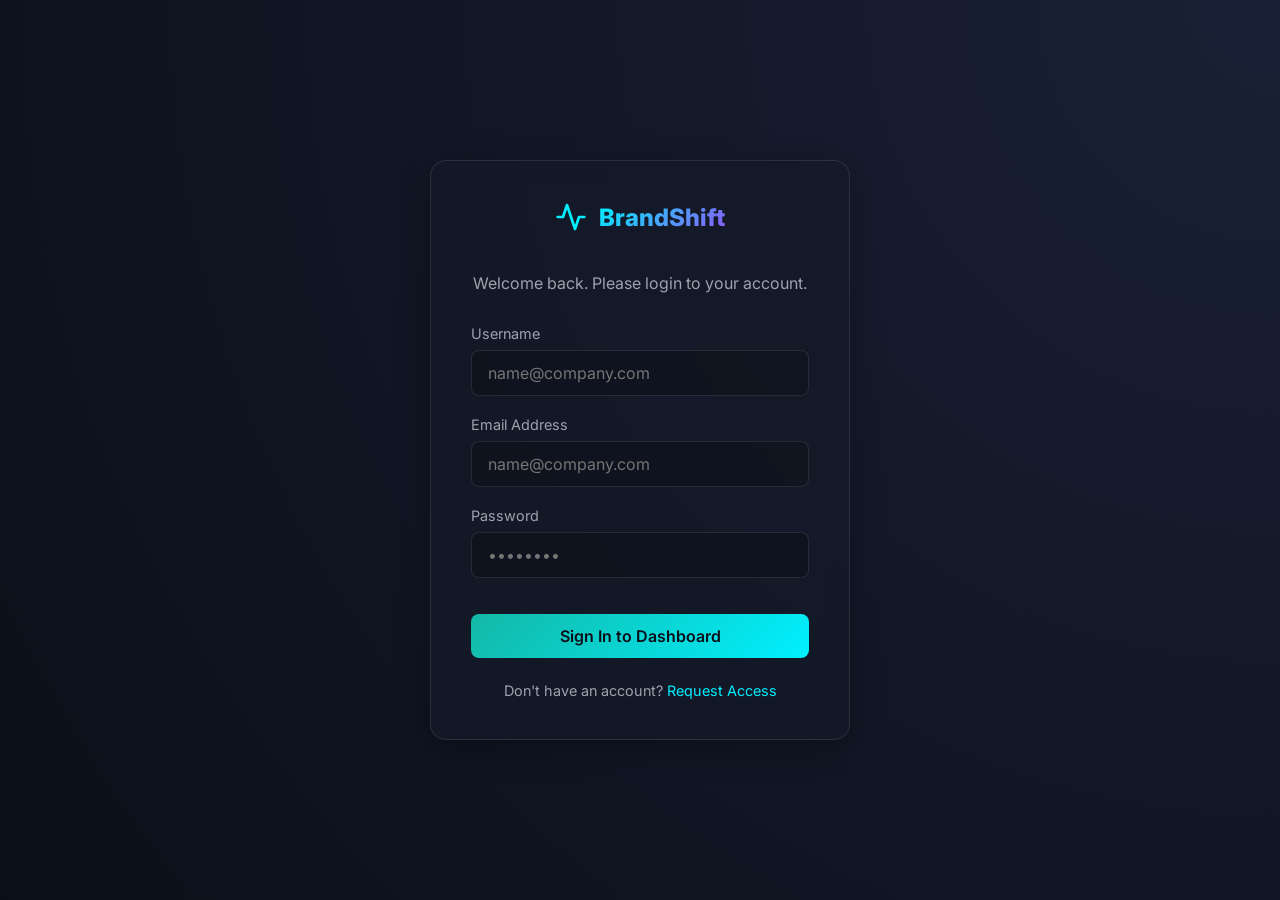
==== src/index.html @ 8fca2da3 "Final Project Submission: BrandShift Cloud Data Analytics" ====
<!DOCTYPE html>
<html lang="en">
<head>
  <meta charset="UTF-8" />
  <meta name="viewport" content="width=device-width, initial-scale=1.0" />
  <title>BrandShift | Login</title>
  <link href="https://fonts.googleapis.com/css2?family=Inter:wght@400;500;600;700;800&display=swap" rel="stylesheet">
  <link rel="stylesheet" href="css/style.css">
</head>
<body>
  <div class="auth-wrapper">
    <div class="glass-panel auth-card">
      <div class="brand-header">
        <svg xmlns="http://www.w3.org/2000/svg" width="32" height="32" viewBox="0 0 24 24" fill="none" stroke="var(--accent-cyan)" stroke-width="2" stroke-linecap="round" stroke-linejoin="round">
          <polyline points="22 12 18 12 15 21 9 3 6 12 2 12"></polyline>
        </svg>
        <span class="brand-text">BrandShift</span>
      </div>
      <p style="color: var(--text-muted); margin-bottom: 32px;">Welcome back. Please login to your account.</p>
      
      <form id="login-form">
        <div class="form-group" style="text-align: left;">
          <label for="username" class="form-label">Username</label>
          <input id="username" name="username" type="text" class="form-input" required placeholder="name@company.com" />
        </div>
        <div class="form-group" style="text-align: left;">
          <label for="email" class="form-label">Email Address</label>
          <input id="email" name="email" type="email" class="form-input" required placeholder="name@company.com" />
        </div>
        <div class="form-group" style="text-align: left;">
          <label for="password" class="form-label">Password</label>
          <input id="password" name="password" type="password" class="form-input" required placeholder="••••••••" />
        </div>
        
        <button type="submit" class="btn-primary" style="width: 100%; margin-top: 16px;">Sign In to Dashboard</button>
      </form>
      
      <div style="margin-top: 24px; font-size: 0.9rem;">
         <p style="color: var(--text-muted);">Don't have an account? <a href="#">Request Access</a></p>
      </div>
    </div>
  </div>

  <script src="js/app.js"></script>
</body>
</html>
---- src/css/style.css ----
:root {
    /* Color Palette */
    --bg-main: #0B0F19;      /* Deep Slate/Charcoal */
    --bg-panel: #151A28;     /* Slightly lighter for cards */
    --bg-glass: rgba(21, 26, 40, 0.7);
    --border-glass: rgba(255, 255, 255, 0.1);
    
    --text-primary: #F3F4F6;
    --text-muted: #9CA3AF;
    
    --accent-cyan: #00F0FF;    /* BrandShift Cyan */
    --accent-teal: #14B8A6;
    --accent-purple: #8B5CF6;  /* For gradients */
    --status-danger: #EF4444;  /* Churn Risk */
    --status-success: #10B981; /* Re-engagement */
    
    --shadow-glow: 0 0 20px rgba(0, 240, 255, 0.15);
}

/* Base Styles */
* {
    margin: 0;
    padding: 0;
    box-sizing: border-box;
    font-family: 'Inter', -apple-system, BlinkMacSystemFont, sans-serif;
}

body {
    background-color: var(--bg-main);
    color: var(--text-primary);
    min-height: 100vh;
    display: flex;
    flex-direction: column;
}

a {
    text-decoration: none;
    color: var(--accent-cyan);
    transition: all 0.3s ease;
}

a:hover {
    color: var(--accent-teal);
    text-shadow: 0 0 8px rgba(0, 240, 255, 0.5);
}

/* Glassmorphism Classes */
.glass-panel {
    background: var(--bg-glass);
    backdrop-filter: blur(12px);
    -webkit-backdrop-filter: blur(12px);
    border: 1px solid var(--border-glass);
    border-radius: 16px;
    box-shadow: 0 8px 32px 0 rgba(0, 0, 0, 0.3);
}

/* Buttons */
.btn-primary {
    background: linear-gradient(135deg, var(--accent-teal), var(--accent-cyan));
    color: #0B0F19;
    border: none;
    padding: 12px 24px;
    border-radius: 8px;
    font-weight: 600;
    font-size: 1rem;
    cursor: pointer;
    transition: transform 0.2s, box-shadow 0.2s;
    display: inline-block;
    text-align: center;
}

.btn-primary:hover {
    transform: translateY(-2px);
    box-shadow: var(--shadow-glow);
}

.btn-secondary {
    background: transparent;
    color: var(--text-primary);
    border: 1px solid var(--border-glass);
    padding: 10px 20px;
    border-radius: 8px;
    font-weight: 500;
    cursor: pointer;
    transition: all 0.2s;
}

.btn-secondary:hover {
    background: rgba(255, 255, 255, 0.05);
    border-color: var(--accent-cyan);
}

/* Forms */
.form-group {
    margin-bottom: 20px;
}

.form-label {
    display: block;
    margin-bottom: 8px;
    color: var(--text-muted);
    font-size: 0.9rem;
}

.form-input {
    width: 100%;
    background: rgba(0, 0, 0, 0.2);
    border: 1px solid var(--border-glass);
    border-radius: 8px;
    padding: 12px 16px;
    color: var(--text-primary);
    font-size: 1rem;
    transition: border-color 0.3s, box-shadow 0.3s;
}

.form-input:focus {
    outline: none;
    border-color: var(--accent-cyan);
    box-shadow: 0 0 0 2px rgba(0, 240, 255, 0.2);
}

/* Layout Utilities */
.app-container {
    display: flex;
    flex: 1;
    height: 100vh;
}

/* Sidebar Navigation */
.sidebar {
    width: 260px;
    background: var(--bg-panel);
    border-right: 1px solid var(--border-glass);
    padding: 24px;
    display: flex;
    flex-direction: column;
}

.brand-header {
    font-size: 1.5rem;
    font-weight: 800;
    margin-bottom: 40px;
    display: flex;
    align-items: center;
    gap: 12px;
}

.brand-text {
    background: linear-gradient(135deg, var(--accent-cyan), var(--accent-purple));
    -webkit-background-clip: text;
    -webkit-text-fill-color: transparent;
}

.nav-links {
    list-style: none;
    display: flex;
    flex-direction: column;
    gap: 12px;
}

.nav-item {
    display: block;
    padding: 12px 16px;
    border-radius: 8px;
    color: var(--text-muted);
    font-weight: 500;
    transition: all 0.2s;
}

.nav-item:hover, .nav-item.active {
    background: rgba(0, 240, 255, 0.1);
    color: var(--accent-cyan);
}

/* Main Content Area */
.main-content {
    flex: 1;
    overflow-y: auto;
    padding: 32px 48px;
}

.page-header {
    margin-bottom: 32px;
}

.page-title {
    font-size: 2rem;
    font-weight: 700;
    margin-bottom: 8px;
}

.page-subtitle {
    color: var(--text-muted);
}

/* Tables */
.data-table-container {
    overflow-x: auto;
    border-radius: 8px;
    border: 1px solid var(--border-glass);
}

.brand-table {
    width: 100%;
    border-collapse: collapse;
    text-align: left;
}

.brand-table th {
    background: rgba(0, 0, 0, 0.3);
    padding: 16px;
    font-weight: 600;
    color: var(--text-muted);
    border-bottom: 1px solid var(--border-glass);
}

.brand-table td {
    padding: 16px;
    border-bottom: 1px solid rgba(255, 255, 255, 0.05);
}

.brand-table tr:hover td {
    background: rgba(255, 255, 255, 0.02);
}

/* Dashboard Grids */
.dashboard-grid {
    display: grid;
    grid-template-columns: repeat(auto-fit, minmax(300px, 1fr));
    gap: 24px;
    margin-bottom: 32px;
}

.metric-card {
    padding: 24px;
    display: flex;
    flex-direction: column;
}

.metric-title {
    color: var(--text-muted);
    font-size: 0.9rem;
    margin-bottom: 8px;
}

.metric-value {
    font-size: 2.5rem;
    font-weight: 700;
    color: var(--text-primary);
}

/* Charts Container */
.chart-container {
    padding: 24px;
    height: 350px;
}

/* Badges */
.badge {
    padding: 4px 12px;
    border-radius: 20px;
    font-size: 0.8rem;
    font-weight: 600;
}

.badge-risk {
    background: rgba(239, 68, 68, 0.2);
    color: var(--status-danger);
    border: 1px solid rgba(239, 68, 68, 0.3);
}

/* Login Page specific */
.auth-wrapper {
    display: flex;
    justify-content: center;
    align-items: center;
    height: 100vh;
    background: radial-gradient(circle at top right, #1a2035, #0B0F19);
}

.auth-card {
    width: 100%;
    max-width: 420px;
    padding: 40px;
    text-align: center;
}

.auth-card .brand-header {
    justify-content: center;
}

/* Upload Area */
.upload-area {
    border: 2px dashed var(--border-glass);
    border-radius: 12px;
    padding: 60px;
    text-align: center;
    cursor: pointer;
    transition: all 0.3s;
    background: rgba(0,0,0,0.1);
}

.upload-area:hover, .upload-area.dragover {
    border-color: var(--accent-cyan);
    background: rgba(0, 240, 255, 0.05);
}

.upload-icon {
    font-size: 3rem;
    color: var(--text-muted);
    margin-bottom: 16px;
}
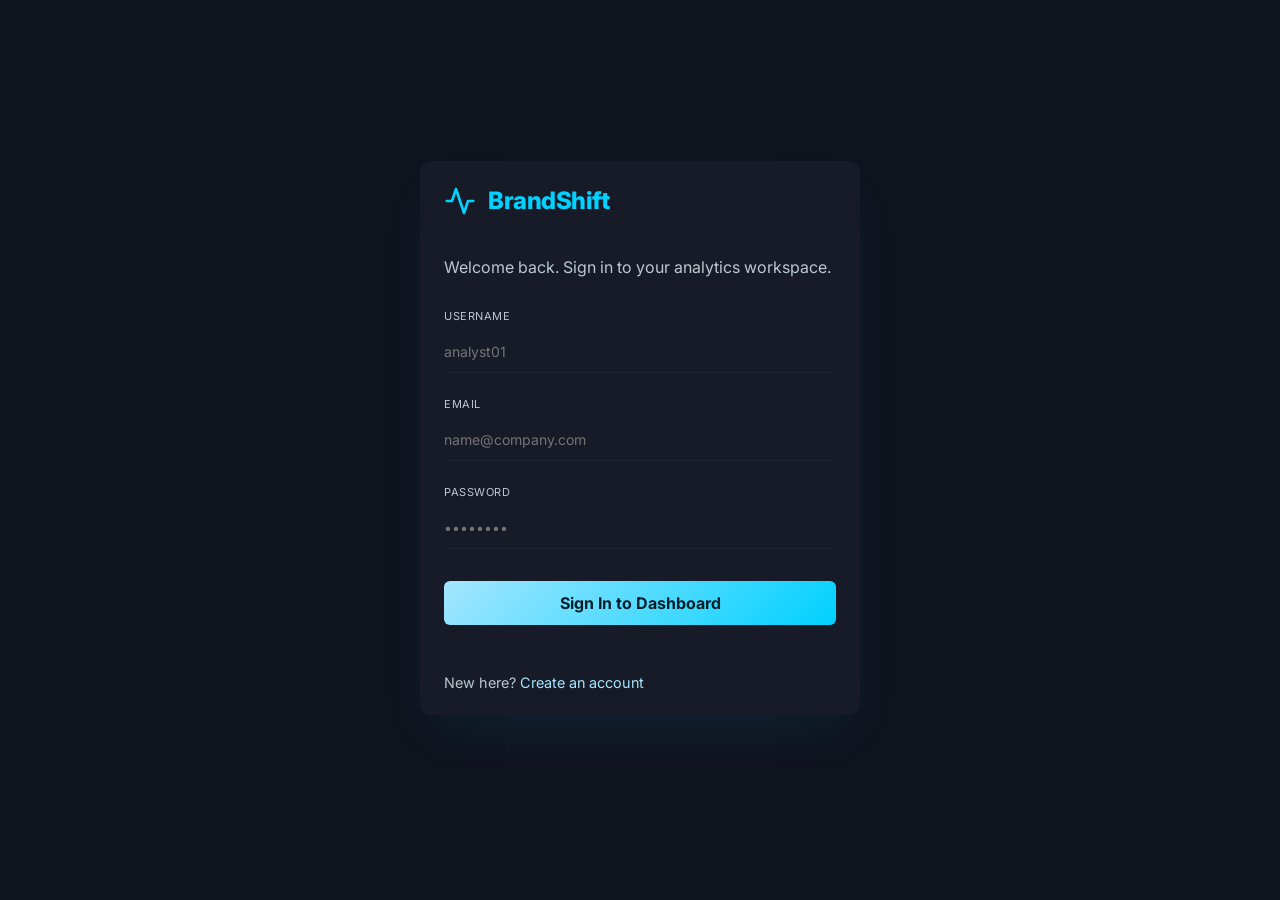
==== commit ab3fabe9: "Final UI Changes" ====
--- a/src/index.html
+++ b/src/index.html
@@ -4,43 +4,47 @@
   <meta charset="UTF-8" />
   <meta name="viewport" content="width=device-width, initial-scale=1.0" />
   <title>BrandShift | Login</title>
-  <link href="https://fonts.googleapis.com/css2?family=Inter:wght@400;500;600;700;800&display=swap" rel="stylesheet">
+  <link href="https://fonts.googleapis.com/css2?family=Inter:wght@400;500;600;700;800;900&display=swap" rel="stylesheet">
+  <link href="https://fonts.googleapis.com/css2?family=Material+Symbols+Outlined:wght,FILL@100..700,0..1&display=swap" rel="stylesheet"/>
   <link rel="stylesheet" href="css/style.css">
 </head>
 <body>
   <div class="auth-wrapper">
     <div class="glass-panel auth-card">
       <div class="brand-header">
-        <svg xmlns="http://www.w3.org/2000/svg" width="32" height="32" viewBox="0 0 24 24" fill="none" stroke="var(--accent-cyan)" stroke-width="2" stroke-linecap="round" stroke-linejoin="round">
+        <svg xmlns="http://www.w3.org/2000/svg" width="32" height="32" viewBox="0 0 24 24" fill="none" stroke="var(--primary-container)" stroke-width="2" stroke-linecap="round" stroke-linejoin="round">
           <polyline points="22 12 18 12 15 21 9 3 6 12 2 12"></polyline>
         </svg>
         <span class="brand-text">BrandShift</span>
       </div>
-      <p style="color: var(--text-muted); margin-bottom: 32px;">Welcome back. Please login to your account.</p>
-      
-      <form id="login-form">
+      <p style="color: var(--text-muted); margin-bottom: 32px;">Welcome back. Sign in to your analytics workspace.</p>
+
+      <form id="login-form" autocomplete="on">
         <div class="form-group" style="text-align: left;">
           <label for="username" class="form-label">Username</label>
-          <input id="username" name="username" type="text" class="form-input" required placeholder="name@company.com" />
+          <input id="username" name="username" type="text" class="form-input" required placeholder="analyst01" autocomplete="username" />
         </div>
         <div class="form-group" style="text-align: left;">
-          <label for="email" class="form-label">Email Address</label>
-          <input id="email" name="email" type="email" class="form-input" required placeholder="name@company.com" />
+          <label for="email" class="form-label">Email</label>
+          <input id="email" name="email" type="email" class="form-input" required placeholder="name@company.com" autocomplete="email" />
         </div>
         <div class="form-group" style="text-align: left;">
           <label for="password" class="form-label">Password</label>
-          <input id="password" name="password" type="password" class="form-input" required placeholder="••••••••" />
+          <input id="password" name="password" type="password" class="form-input" required placeholder="••••••••" autocomplete="current-password" />
         </div>
-        
-        <button type="submit" class="btn-primary" style="width: 100%; margin-top: 16px;">Sign In to Dashboard</button>
+
+        <button type="submit" class="btn-primary" style="width: 100%; margin-top: 8px;">Sign In to Dashboard</button>
+        <p id="auth-status" style="margin-top: 16px; min-height: 1.2em; font-size: 0.9rem;"></p>
       </form>
-      
-      <div style="margin-top: 24px; font-size: 0.9rem;">
-         <p style="color: var(--text-muted);">Don't have an account? <a href="#">Request Access</a></p>
+
+      <div style="margin-top: 16px; font-size: 0.9rem;">
+         <p style="color: var(--text-muted);">New here? <a href="register.html">Create an account</a></p>
       </div>
     </div>
   </div>
 
+  <script src="js/api.js"></script>
+  <script src="js/session.js"></script>
   <script src="js/app.js"></script>
 </body>
 </html>
--- a/src/css/style.css
+++ b/src/css/style.css
@@ -1,23 +1,30 @@
 :root {
-    /* Color Palette */
-    --bg-main: #0B0F19;      /* Deep Slate/Charcoal */
-    --bg-panel: #151A28;     /* Slightly lighter for cards */
-    --bg-glass: rgba(21, 26, 40, 0.7);
-    --border-glass: rgba(255, 255, 255, 0.1);
+    /* Color Palette - Precision Luminary */
+    --surface: #0f131e;
+    --surface-container-low: #171b27;
+    --surface-container-high: #262a35;
+    --surface-container-highest: #313441;
+    --primary: #a4e6ff;
+    --primary-container: #00d1ff;
+    --outline-variant: #3c494e;
     
-    --text-primary: #F3F4F6;
-    --text-muted: #9CA3AF;
+    --on-surface: #dfe2f2;
+    --on-surface-variant: #bbc9cf;
     
-    --accent-cyan: #00F0FF;    /* BrandShift Cyan */
-    --accent-teal: #14B8A6;
-    --accent-purple: #8B5CF6;  /* For gradients */
-    --status-danger: #EF4444;  /* Churn Risk */
-    --status-success: #10B981; /* Re-engagement */
+    --status-danger: #ffb4ab;
+    --status-success: #10B981; 
+    --status-warn: #F59E0B;
     
-    --shadow-glow: 0 0 20px rgba(0, 240, 255, 0.15);
-}
-
-/* Base Styles */
+    /* Legacy Aliases */
+    --text-muted: var(--on-surface-variant);
+    --text-primary: var(--on-surface);
+    --border-glass: rgba(60, 73, 78, 0.2);
+    --accent-cyan: var(--primary-container);
+    
+    /* Effects */
+    --shadow-ambient: 0px 24px 48px -12px rgba(0, 209, 255, 0.08);
+}
+
 * {
     margin: 0;
     padding: 0;
@@ -26,8 +33,8 @@
 }
 
 body {
-    background-color: var(--bg-main);
-    color: var(--text-primary);
+    background-color: var(--surface);
+    color: var(--on-surface);
     min-height: 100vh;
     display: flex;
     flex-direction: column;
@@ -35,102 +42,127 @@
 
 a {
     text-decoration: none;
-    color: var(--accent-cyan);
+    color: var(--primary);
     transition: all 0.3s ease;
 }
 
 a:hover {
-    color: var(--accent-teal);
-    text-shadow: 0 0 8px rgba(0, 240, 255, 0.5);
-}
-
-/* Glassmorphism Classes */
-.glass-panel {
-    background: var(--bg-glass);
-    backdrop-filter: blur(12px);
-    -webkit-backdrop-filter: blur(12px);
-    border: 1px solid var(--border-glass);
-    border-radius: 16px;
-    box-shadow: 0 8px 32px 0 rgba(0, 0, 0, 0.3);
-}
-
-/* Buttons */
+    color: var(--primary-container);
+}
+
+.display-lg {
+    font-size: 3.5rem;
+    letter-spacing: -0.02em;
+    font-weight: 800;
+}
+
+.headline-md {
+    font-size: 1.75rem;
+    font-weight: 700;
+    line-height: 1.2;
+    margin-bottom: 24px;
+}
+
+.body-md {
+    font-size: 0.875rem;
+    color: var(--on-surface);
+}
+
+.label-sm {
+    font-size: 0.6875rem;
+    color: var(--on-surface-variant);
+    text-transform: uppercase;
+    letter-spacing: 0.05em;
+}
+
 .btn-primary {
-    background: linear-gradient(135deg, var(--accent-teal), var(--accent-cyan));
-    color: #0B0F19;
+    background: linear-gradient(135deg, var(--primary), var(--primary-container));
+    color: #001f28;
     border: none;
     padding: 12px 24px;
-    border-radius: 8px;
-    font-weight: 600;
+    border-radius: 0.375rem;
+    font-weight: 700;
     font-size: 1rem;
     cursor: pointer;
-    transition: transform 0.2s, box-shadow 0.2s;
-    display: inline-block;
-    text-align: center;
+    transition: transform 0.2s, box-shadow 0.2s, opacity 0.2s;
+    display: inline-flex;
+    align-items: center;
+    justify-content: center;
+    gap: 8px;
 }
 
 .btn-primary:hover {
+    opacity: 0.9;
     transform: translateY(-2px);
-    box-shadow: var(--shadow-glow);
+    box-shadow: 0 0 16px rgba(0, 209, 255, 0.4);
 }
 
 .btn-secondary {
-    background: transparent;
-    color: var(--text-primary);
-    border: 1px solid var(--border-glass);
+    background: rgba(49, 52, 65, 0.6);
+    backdrop-filter: blur(20px);
+    -webkit-backdrop-filter: blur(20px);
+    color: var(--on-surface);
+    border: none;
     padding: 10px 20px;
-    border-radius: 8px;
+    border-radius: 0.375rem;
     font-weight: 500;
     cursor: pointer;
-    transition: all 0.2s;
+    transition: background 0.2s;
 }
 
 .btn-secondary:hover {
-    background: rgba(255, 255, 255, 0.05);
-    border-color: var(--accent-cyan);
+    background: var(--surface-container-highest);
 }
 
 /* Forms */
 .form-group {
-    margin-bottom: 20px;
+    margin-bottom: 24px;
 }
 
 .form-label {
     display: block;
     margin-bottom: 8px;
-    color: var(--text-muted);
-    font-size: 0.9rem;
+    color: var(--on-surface-variant);
+    font-size: 0.6875rem;
+    text-transform: uppercase;
+    letter-spacing: 0.05em;
 }
 
 .form-input {
     width: 100%;
-    background: rgba(0, 0, 0, 0.2);
-    border: 1px solid var(--border-glass);
-    border-radius: 8px;
-    padding: 12px 16px;
-    color: var(--text-primary);
-    font-size: 1rem;
+    background: transparent;
+    border: none;
+    border-bottom: 1px solid rgba(60, 73, 78, 0.2); 
+    padding: 12px 0;
+    color: var(--on-surface);
+    font-size: 0.875rem;
     transition: border-color 0.3s, box-shadow 0.3s;
 }
 
 .form-input:focus {
     outline: none;
-    border-color: var(--accent-cyan);
-    box-shadow: 0 0 0 2px rgba(0, 240, 255, 0.2);
-}
-
-/* Layout Utilities */
+    border-bottom-color: var(--primary-container);
+    box-shadow: 0 1px 0 0 var(--primary-container);
+}
+
+/* Select inputs slightly different */
+select.form-input {
+    background: var(--surface-container-low);
+    border: none;
+    border-bottom: 1px solid rgba(60, 73, 78, 0.2);
+    padding: 12px 10px;
+}
+
+/* Layout */
 .app-container {
     display: flex;
     flex: 1;
     height: 100vh;
 }
 
-/* Sidebar Navigation */
 .sidebar {
     width: 260px;
-    background: var(--bg-panel);
-    border-right: 1px solid var(--border-glass);
+    background: var(--surface-container-low);
     padding: 24px;
     display: flex;
     flex-direction: column;
@@ -146,58 +178,64 @@
 }
 
 .brand-text {
-    background: linear-gradient(135deg, var(--accent-cyan), var(--accent-purple));
-    -webkit-background-clip: text;
-    -webkit-text-fill-color: transparent;
+    color: var(--primary-container);
+    letter-spacing: -0.02em;
 }
 
 .nav-links {
     list-style: none;
     display: flex;
     flex-direction: column;
+    gap: 8px;
+}
+
+.nav-item {
+    display: flex;
+    align-items: center;
     gap: 12px;
-}
-
-.nav-item {
-    display: block;
     padding: 12px 16px;
-    border-radius: 8px;
-    color: var(--text-muted);
+    border-radius: 0.375rem;
+    color: var(--on-surface-variant);
     font-weight: 500;
     transition: all 0.2s;
+    font-size: 0.875rem;
 }
 
 .nav-item:hover, .nav-item.active {
-    background: rgba(0, 240, 255, 0.1);
-    color: var(--accent-cyan);
-}
-
-/* Main Content Area */
+    background: var(--surface-container-high);
+    color: var(--on-surface);
+}
+
+.nav-item.active {
+    color: var(--primary-container);
+}
+
 .main-content {
     flex: 1;
     overflow-y: auto;
-    padding: 32px 48px;
+    padding: 48px;
+    background: var(--surface);
 }
 
 .page-header {
-    margin-bottom: 32px;
+    margin-bottom: 48px;
 }
 
 .page-title {
     font-size: 2rem;
     font-weight: 700;
     margin-bottom: 8px;
+    color: var(--on-surface);
+    letter-spacing: -0.02em;
 }
 
 .page-subtitle {
-    color: var(--text-muted);
-}
-
-/* Tables */
+    color: var(--on-surface-variant);
+    font-size: 0.875rem;
+}
+
 .data-table-container {
     overflow-x: auto;
-    border-radius: 8px;
-    border: 1px solid var(--border-glass);
 }
 
 .brand-table {
@@ -207,23 +245,27 @@
 }
 
 .brand-table th {
-    background: rgba(0, 0, 0, 0.3);
     padding: 16px;
-    font-weight: 600;
-    color: var(--text-muted);
-    border-bottom: 1px solid var(--border-glass);
+    font-weight: 500;
+    color: var(--on-surface-variant);
+    font-size: 0.6875rem;
+    text-transform: uppercase;
+    letter-spacing: 0.05em;
+    border-bottom: 1px solid rgba(60, 73, 78, 0.15);
 }
 
 .brand-table td {
     padding: 16px;
-    border-bottom: 1px solid rgba(255, 255, 255, 0.05);
+    font-size: 0.875rem;
+    border-bottom: 1px solid rgba(60, 73, 78, 0.15);
 }
 
 .brand-table tr:hover td {
-    background: rgba(255, 255, 255, 0.02);
-}
-
-/* Dashboard Grids */
+    background: var(--surface-container-highest);
+}
+
+.num { text-align: right; font-variant-numeric: tabular-nums; }
+
 .dashboard-grid {
     display: grid;
     grid-template-columns: repeat(auto-fit, minmax(300px, 1fr));
@@ -232,81 +274,223 @@
 }
 
 .metric-card {
+    background: var(--surface-container-low);
+    border-radius: 0.75rem;
     padding: 24px;
-    display: flex;
-    flex-direction: column;
+    position: relative;
+    overflow: hidden;
+    transition: transform 0.2s, box-shadow 0.2s;
+}
+.metric-card:hover {
+    box-shadow: var(--shadow-ambient);
 }
 
 .metric-title {
-    color: var(--text-muted);
-    font-size: 0.9rem;
-    margin-bottom: 8px;
+    color: var(--on-surface-variant);
+    font-size: 0.875rem;
+    font-weight: 500;
+    margin-bottom: 16px;
+    display: flex;
+    justify-content: space-between;
 }
 
 .metric-value {
-    font-size: 2.5rem;
-    font-weight: 700;
-    color: var(--text-primary);
-}
-
-/* Charts Container */
+    font-size: 3rem;
+    font-weight: 800;
+    letter-spacing: -0.02em;
+    color: var(--on-surface);
+}
+
+.metric-subtitle {
+    font-size: 0.875rem;
+    color: var(--on-surface-variant);
+    margin-top: 8px;
+    display: flex;
+    align-items: center;
+    gap: 8px;
+}
+
+div.glass-panel {
+    background: var(--surface-container-low);
+    border-radius: 0.75rem;
+    padding: 24px;
+    margin-bottom: 24px;
+}
+
 .chart-container {
-    padding: 24px;
     height: 350px;
-}
-
-/* Badges */
+    position: relative;
+}
+
 .badge {
-    padding: 4px 12px;
-    border-radius: 20px;
-    font-size: 0.8rem;
+    padding: 6px 12px;
+    border-radius: 9999px;
+    font-size: 0.75rem;
     font-weight: 600;
+    display: inline-flex;
+    align-items: center;
 }
 
 .badge-risk {
-    background: rgba(239, 68, 68, 0.2);
+    background: rgba(255, 180, 171, 0.1);
     color: var(--status-danger);
-    border: 1px solid rgba(239, 68, 68, 0.3);
-}
-
-/* Login Page specific */
+}
+
+.badge-info {
+    background: rgba(0, 209, 255, 0.1);
+    color: var(--primary-container);
+}
+
+.pulse-indicator {
+    width: 6px;
+    height: 6px;
+    background: var(--primary);
+    border-radius: 50%;
+    box-shadow: 0 0 4px rgba(164, 230, 255, 0.8);
+    display: inline-block;
+    margin-right: 8px;
+}
+
 .auth-wrapper {
     display: flex;
     justify-content: center;
     align-items: center;
     height: 100vh;
-    background: radial-gradient(circle at top right, #1a2035, #0B0F19);
+    background: var(--surface);
 }
 
 .auth-card {
     width: 100%;
-    max-width: 420px;
-    padding: 40px;
-    text-align: center;
-}
-
-.auth-card .brand-header {
-    justify-content: center;
-}
-
-/* Upload Area */
+    max-width: 440px;
+    background: var(--surface-container-low);
+    padding: 48px;
+    border-radius: 0.75rem;
+    box-shadow: var(--shadow-ambient);
+}
+
 .upload-area {
-    border: 2px dashed var(--border-glass);
-    border-radius: 12px;
+    border: none;
+    border-bottom: 2px dashed rgba(60, 73, 78, 0.4);
+    border-radius: 0.75rem;
     padding: 60px;
     text-align: center;
     cursor: pointer;
     transition: all 0.3s;
-    background: rgba(0,0,0,0.1);
+    background: var(--surface-container-high);
 }
 
 .upload-area:hover, .upload-area.dragover {
-    border-color: var(--accent-cyan);
-    background: rgba(0, 240, 255, 0.05);
+    background: var(--surface-container-highest);
+    border-bottom-color: var(--primary-container);
 }
 
 .upload-icon {
     font-size: 3rem;
-    color: var(--text-muted);
+    color: var(--on-surface-variant);
     margin-bottom: 16px;
 }
+
+.demo-grid {
+    display: grid;
+    grid-template-columns: repeat(auto-fit, minmax(140px, 1fr));
+    gap: 16px;
+}
+.demo-stat {
+    background: var(--surface-container-highest);
+    border-radius: 0.25rem;
+    padding: 12px 16px;
+    display: flex;
+    flex-direction: column;
+    gap: 4px;
+}
+.demo-label {
+    font-size: 0.6875rem;
+    color: var(--on-surface-variant);
+    text-transform: uppercase;
+    letter-spacing: 0.05em;
+}
+.demo-value {
+    font-weight: 600;
+    color: var(--on-surface);
+}
+
+.count-chip {
+    display: inline-flex;
+    align-items: center;
+    gap: 8px;
+    padding: 6px 12px;
+    border-radius: 999px;
+    background: var(--surface-container-highest);
+    font-size: 0.8rem;
+    color: var(--on-surface-variant);
+    margin-right: 8px;
+}
+
+.count-chip strong {
+    color: var(--primary);
+    font-weight: 700;
+}
+.count-chip.tone-success strong { color: var(--status-success); }
+.count-chip.tone-danger strong  { color: var(--status-danger); }
+.count-chip.tone-warn strong    { color: var(--status-warn); }
+
+.upload-row {
+    padding: 12px 16px;
+    border-radius: 0.5rem;
+    background: var(--surface-container-high);
+    margin-bottom: 8px;
+    font-size: 0.875rem;
+}
+.upload-row.pending { border-left: 2px solid var(--primary-container); }
+.upload-row.success { border-left: 2px solid var(--status-success); }
+.upload-row.error   { border-left: 2px solid var(--status-danger); }
+
+.demo-row {
+    display: flex;
+    justify-content: space-between;
+    padding: 12px 0;
+    font-size: 0.875rem;
+    border-bottom: 1px solid rgba(60, 73, 78, 0.15);
+}
+
+.btn-secondary.small {
+    padding: 6px 12px;
+    font-size: 0.8rem;
+}
+
+.error { color: var(--status-danger); }
+
+.dashboard-two-col {
+    display: grid;
+    grid-template-columns: repeat(auto-fit, minmax(360px, 1fr));
+    gap: 24px;
+    margin-bottom: 32px;
+}
+
+.chart-container.small { height: 280px; }
+
+.section-title {
+    font-weight: 700;
+    font-size: 1.25rem;
+    margin: 0;
+    color: var(--on-surface);
+}
+.section-subtitle {
+    font-size: 0.875rem;
+    color: var(--on-surface-variant);
+    margin-top: 4px;
+}
+
+.section-header {
+    margin-bottom: 24px;
+    display: flex;
+    justify-content: space-between;
+    align-items: flex-start;
+    gap: 12px;
+}
+
+@media (max-width: 900px) {
+    .app-container { flex-direction: column; height: auto; }
+    .sidebar { width: 100%; }
+    .main-content { padding: 24px; }
+}
